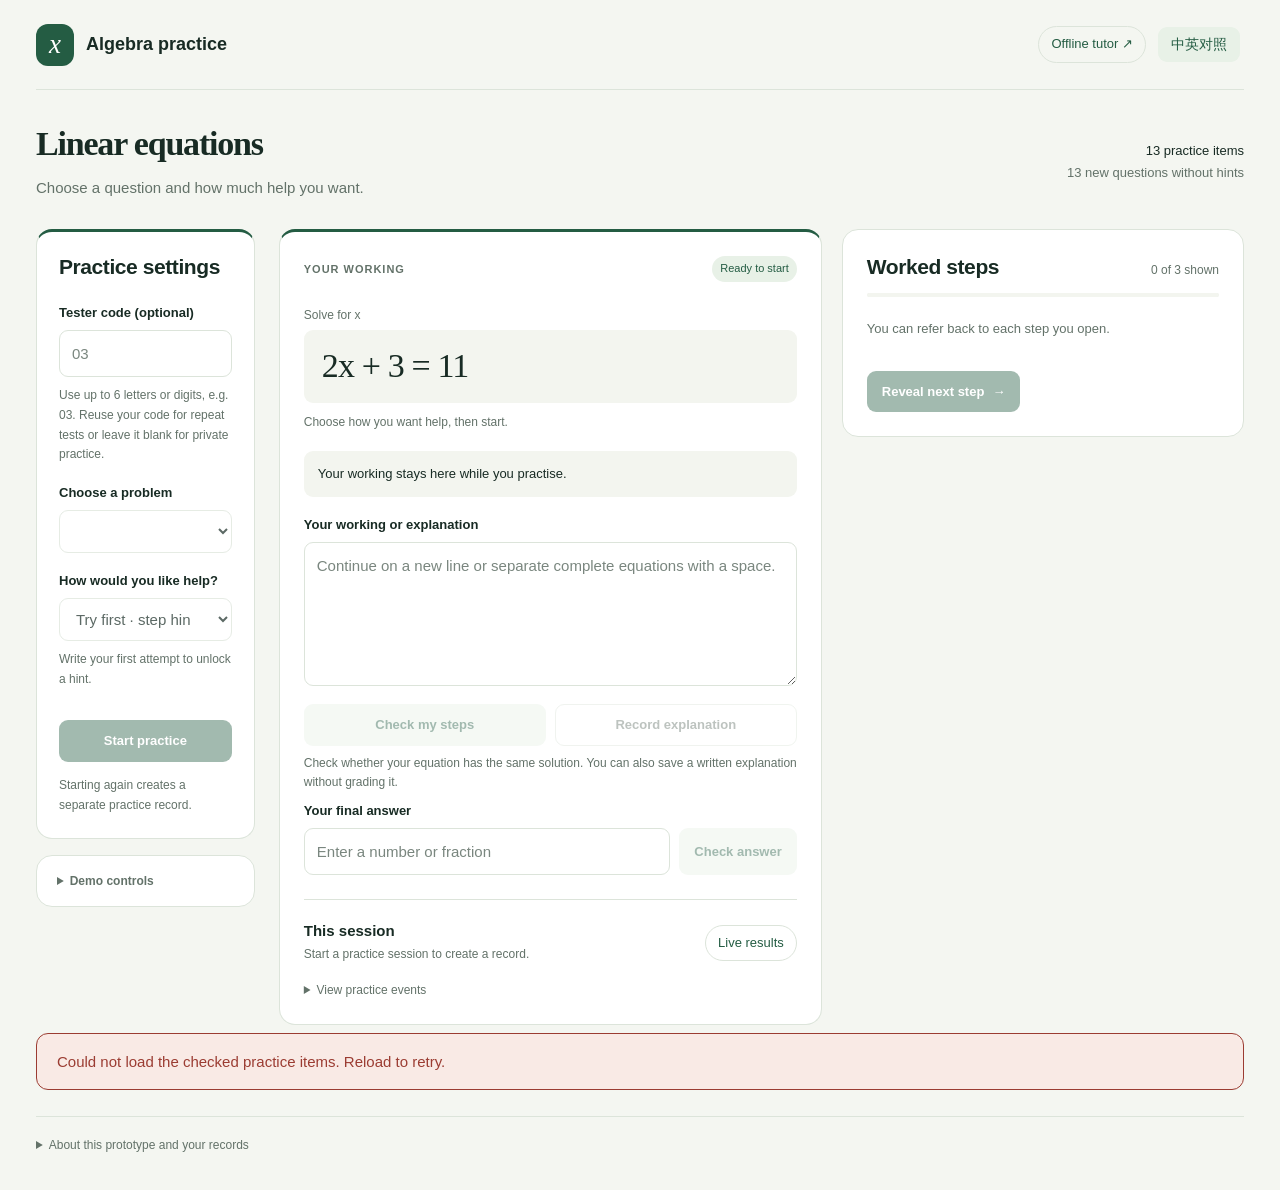
==== index.html @ d04cf4c0 "Accept short tester codes without a required prefix" ====
<!doctype html>
<html lang="en">
<head>
  <meta charset="utf-8">
  <meta name="viewport" content="width=device-width,initial-scale=1">
  <title>Algebra practice | Controlled help</title>
  <link rel="stylesheet" href="style.css">
  <script src="client.js" defer></script>
</head>
<body>
<main class="app">
  <header class="top">
    <div class="brand"><span class="brand-mark" aria-hidden="true">x</span><span>Algebra practice</span></div>
    <nav><a class="offline" href="#about">Offline tutor <span aria-hidden="true">↗</span></a></nav>
  </header>
  <div class="intro"><div><h1>Linear equations</h1><p class="lead">Choose a question and how much help you want.</p></div><p class="catalog-size">13 practice items<br><span>13 new questions without hints</span></p></div>
  <div class="workspace">
    <aside class="setup">
      <section class="card setup-card">
        <h2>Practice settings</h2>
        <div class="single-only">
          <label for="tester">Tester code (optional)</label><input id="tester" type="text" placeholder="03" maxlength="6" autocomplete="off" aria-describedby="tester-note"><p class="sub" id="tester-note">Use up to 6 letters or digits, e.g. 03. Reuse your code for repeat tests or leave it blank for private practice.</p>
        </div>
        <label for="problem">Choose a problem</label><select id="problem" aria-describedby="problem-kind"></select>
        <div class="single-only">
          <p id="problem-kind" class="muted"></p>
          <div id="generator" hidden>
            <label for="difficulty">New question difficulty</label>
            <select id="difficulty"><option value="Warm-up">Basic</option><option value="Multi-step">Multi-step</option><option value="Challenge">Challenge</option></select>
            <button id="generate" class="full" type="button">Generate a new question</button>
            <p id="generation-status" class="sub" role="status"></p>
          </div>
          <label for="condition">How would you like help?</label>
          <select id="condition"><option value="gradual">Try first · step hints</option><option value="immediate">Full worked example</option></select>
          <p id="mode-description" class="sub">Write your first attempt to unlock a hint.</p>
          <button id="start" class="primary full">Start practice</button>
          <p class="setup-note">Starting again creates a separate practice record.</p>
        </div>
      </section>
      <details id="inspector" class="card fold single-only"><summary>Demo controls</summary>
        <label for="equation">Equation sent to the tutor</label><input id="equation" value="2x + 3 = 11" autocomplete="off">
        <label for="version">Input handling</label><select id="version"><option value="revised">Checked input</option><option value="baseline">Before correction: error demonstration</option></select>
        <label class="check"><input type="checkbox" id="equation-feedback" checked>Allow equation feedback</label>
        <p class="sub">For a presentation-only comparison, switch this off in both conditions. Its setting is included in the record.</p>
        <label class="check"><input type="checkbox" id="unavailable">Simulate a missing response</label>
        <p class="sub">Inspect incomplete input and recovery here. The error demonstration deliberately ignores an incomplete equation.</p>
      </details>
    </aside>
    <div class="learning">
      <section class="card system-challenge" id="two-variable" aria-labelledby="system-title" hidden>
        <h2 id="system-title">Two-variable challenge</h2>
        <p>Find the pair that satisfies both equations.</p>
        <div class="equation system-equations"><div>3x + 2y = 7</div><div>2x − 3y = 9</div></div>
        <details><summary>Elimination hint</summary><p>Multiply the first equation by 3 and the second by 2. Add the results to cancel y.</p></details>
        <details><summary>Substitution hint</summary><p>From the first equation, y = (7 − 3x)/2. Substitute this expression for y in the second equation.</p></details>
        <form id="system-answer">
          <div class="system-coordinates">
            <label>x<input id="system-x" maxlength="50" autocomplete="off"></label>
            <label>y<input id="system-y" maxlength="50" autocomplete="off"></label>
          </div>
          <button class="primary">Check both equations</button>
          <p class="feedback" id="system-feedback" role="status" hidden></p>
        </form>
        <p class="sub">Extra practice outside the two help modes. Answers stay on this page.</p>
      </section>
      <section class="card practice-card single-only" id="practice">
        <div class="card-top"><span class="eyebrow">Your working</span><span id="practice-state" class="pill">Ready to start</span></div>
        <p class="question-label">Solve for x</p><h2 id="current-equation" class="equation">2x + 3 = 11</h2>
        <p id="progress" class="muted">Choose how you want help, then start.</p>
        <p id="reply" class="feedback" role="status" aria-live="polite">Your working stays here while you practise.</p>
        <label for="attempt">Your working or explanation</label>
        <textarea id="attempt" rows="5" maxlength="2500" placeholder="Continue on a new line or separate complete equations with a space."></textarea>
        <div class="buttons working-buttons"><button id="check-step" disabled>Check my steps</button><button id="save-attempt" class="quiet" disabled>Record explanation</button></div>
        <p class="sub">Check whether your equation has the same solution. You can also save a written explanation without grading it.</p>
        <div id="step-feedback" class="feedback" role="status" aria-live="polite" hidden></div>
        <div class="answer-area"><label for="answer">Your final answer</label><div class="answer-row"><input id="answer" placeholder="Enter a number or fraction" autocomplete="off"><button id="check-answer" disabled>Check answer</button></div></div>
        <section id="completion" class="completion" hidden><h3>Equation solved.</h3><p id="completion-summary"></p><button id="try-independent" class="primary">Try a new question without hints <span aria-hidden="true">→</span></button></section>
        <div class="record-area"><div><h3>This session</h3><p id="session-facts" class="sub">Start a practice session to create a record.</p></div><a class="offline" id="open-results" href="/results.html" target="_blank" rel="noopener">Live results</a></div>
        <p id="export-status" class="sub" aria-live="polite"></p>
        <details class="events"><summary>View practice events</summary><ul id="events"></ul></details>
      </section>
        <aside class="card hint-card single-only" aria-labelledby="worked-heading"><div class="help-top"><h2 id="worked-heading">Worked steps</h2><span id="hint-count" class="muted">0 of 3 shown</span></div>
          <progress id="hint-progress" max="3" value="0" aria-label="Worked steps visible"></progress>
          <p id="steps-empty" class="empty">You can refer back to each step you open.</p>
          <ol id="steps" class="steps"></ol>
          <button id="hint" class="primary" disabled>Reveal next step <span aria-hidden="true">→</span></button>
        </aside>
      <section class="card independent-card single-only" id="independent" hidden>
        <h2>Try one on your own</h2>
        <label for="transfer">Choose a new question</label><select id="transfer"></select>
        <p id="transfer-equation" class="equation small-equation">4x + 1 = 13</p>
        <label for="transfer-answer">Your answer without help</label><input id="transfer-answer" placeholder="Enter a number or fraction" autocomplete="off">
        <button id="transfer-check" class="full">Check answer</button>
        <p id="transfer-result" class="feedback" role="status" aria-live="polite">No hints or worked steps will be shown.</p>
        <p class="sub independent-note">You can retry. These practice answers are not a controlled learning assessment.</p>
      </section>
    </div>
  </div>
  <p id="error" class="error-banner" role="alert" hidden></p>
  <footer><details id="about"><summary>About this prototype and your records</summary><p>Thirteen practice equations each have a paired independent question. The challenge set combines fractions, brackets and variables on both sides. The checker and worked steps run locally.</p><p>Operation counts and outcomes can be saved on this computer. Your free-text working and session access tokens are excluded from the saved trace. The software checks and sample CSV files are developer demonstrations. A participant study remains future work.</p></details></footer>
</main>
</body>
</html>
---- style.css ----
:root{color-scheme:light;--bg:#f4f6f1;--surface:#fff;--sunk:#f3f5ef;--ink:#182b24;--muted:#637269;--line:#dce4da;--accent:#245c43;--accent-soft:#e8f1e7;--good:#245c43;--warn:#866019;--warn-soft:#fbf2df;--bad:#9b3c32;--bad-soft:#f9eae5;--radius:16px}
*{box-sizing:border-box}html{scroll-behavior:smooth}body{margin:0;background:var(--bg);color:var(--ink);font:15px/1.55 "Segoe UI",Arial,sans-serif}button,input,textarea,select{font:inherit}button,a,input,select,textarea,summary{-webkit-tap-highlight-color:transparent}button,input,textarea,select{max-width:100%}[hidden]{display:none!important}button:focus-visible,input:focus-visible,select:focus-visible,textarea:focus-visible,a:focus-visible,summary:focus-visible{outline:3px solid #779b5c;outline-offset:3px}.app{max-width:1380px;margin:auto;padding:0 36px 34px}.top{min-height:90px;display:flex;align-items:center;justify-content:space-between;border-bottom:1px solid var(--line);gap:20px}.brand{display:flex;align-items:center;gap:12px;font-weight:650;font-size:18px;line-height:1.25}.brand-mark{display:grid;place-items:center;width:38px;height:42px;border-radius:12px;background:var(--accent);color:#fff;font:italic 27px Georgia,serif}.brand-sub{display:block;font-size:12px;color:var(--muted);font-weight:400;margin-top:5px}.offline{font-size:13px;color:var(--accent);border:1px solid var(--line);border-radius:24px;padding:7px 12px;text-decoration:none;white-space:nowrap}.intro{padding:34px 0 30px;display:flex;justify-content:space-between;gap:28px;align-items:center}.eyebrow{text-transform:uppercase;letter-spacing:.09em;font-size:11px;font-weight:650;color:var(--muted);margin:0 0 10px}h1{font-size:34px;line-height:1.18;font-weight:650;letter-spacing:-.035em;margin:0 0 12px}h2{font-size:21px;line-height:1.25;font-weight:650;letter-spacing:-.02em;margin:0 0 16px}h3{font-size:15px;line-height:1.4;margin:0;font-weight:650}p{margin:8px 0}.lead,.lead-small{color:var(--muted);margin:0}.catalog-size{text-align:right;font-size:13px;line-height:1.7;flex-shrink:0}.catalog-size span{color:var(--muted)}.workspace{display:grid;grid-template-columns:240px minmax(0,1fr);gap:24px;align-items:start}.setup,.learning{min-width:0}.learning{display:grid;grid-template-columns:minmax(0,1fr) 285px;gap:20px;align-items:start}.card{background:var(--surface);border:1px solid var(--line);border-radius:var(--radius);padding:24px;min-width:0}.setup-card{padding:22px}.setup-card h2{margin-bottom:22px}label{font-size:13px;font-weight:600;display:block;margin:18px 0 7px}input:not([type=checkbox]),select,textarea{width:100%;border:1px solid var(--line);background:var(--surface);color:var(--ink);border-radius:9px;padding:11px 12px;min-width:0}select{padding-right:25px}textarea{resize:vertical;min-height:104px;line-height:1.6}input::placeholder,textarea::placeholder{color:var(--muted);opacity:.85}button{display:inline-flex;align-items:center;justify-content:center;gap:8px;border-radius:9px;padding:11px 14px;line-height:1.35;cursor:pointer;font-weight:600;font-size:13px;color:var(--accent);background:var(--accent-soft);border:1px solid transparent;transition:background .15s,opacity .15s}button:hover:enabled{filter:brightness(.96)}button.primary{background:var(--accent);color:#fff}button.quiet{background:transparent;border:1px solid var(--line);color:var(--muted)}button:disabled{opacity:.42;cursor:default}.full{width:100%}.setup-card .full{margin-top:20px}.sub,.setup-note,.muted{color:var(--muted)}.sub,.setup-note{font-size:12px;line-height:1.65}.setup-note{margin:14px 0 0}.setup-card .sub{min-height:42px;margin-top:9px}.fold{margin-top:16px;padding:16px 20px}.fold summary{cursor:pointer;font-size:12px;color:var(--muted);font-weight:600}.fold[open] summary{margin-bottom:16px}.fold label{font-size:12px}.check{display:flex;gap:8px;align-items:flex-start;font-weight:400}.check input{margin-top:3px}.card-top{display:flex;align-items:center;justify-content:space-between;gap:8px;margin-bottom:24px}.card-top .eyebrow{margin:0}.pill{font-size:11px;line-height:1.4;padding:5px 8px;border-radius:20px;color:var(--accent);background:var(--accent-soft)}.question-label{font-size:12px;color:var(--muted);margin:0 0 6px}.equation{font-family:Georgia,"Times New Roman",serif;font-weight:400;font-size:33px;letter-spacing:-.025em;line-height:1.3;overflow-wrap:anywhere;margin:0 0 10px}.small-equation{font-size:28px;margin:22px 0}#progress{font-size:12px;margin:0 0 20px}.feedback{font-size:13px;line-height:1.65;background:var(--sunk);border-radius:9px;padding:12px 14px;overflow-wrap:anywhere;margin:14px 0}.feedback[data-status=good]{color:var(--good);background:var(--accent-soft)}.feedback[data-status=warn]{color:var(--warn);background:var(--warn-soft)}.buttons{display:flex;align-items:center;gap:9px;flex-wrap:wrap;margin-top:12px}.working-buttons button{flex:1}#step-feedback{border-left:3px solid var(--accent)}.help-area{border-top:1px solid var(--line);border-bottom:1px solid var(--line);margin:24px 0 20px;padding:20px 0}.help-top{display:flex;justify-content:space-between;gap:12px;align-items:center}.help-top .muted{font-size:12px}progress{width:100%;height:4px;border:0;appearance:none;display:block;margin:12px 0 18px;border-radius:9px;background:var(--sunk)}progress::-webkit-progress-bar{background:var(--sunk);border-radius:9px}progress::-webkit-progress-value{background:var(--accent);border-radius:9px}progress::-moz-progress-bar{background:var(--accent);border-radius:9px}.empty{font-size:13px;color:var(--muted);padding:4px 0 14px}.steps{list-style:none;counter-reset:step;padding:0;margin:0 0 18px}.steps li{counter-increment:step;position:relative;padding:4px 0 14px 32px;font-size:14px}.steps li:before{content:counter(step);position:absolute;left:0;top:4px;width:21px;height:21px;display:grid;place-items:center;background:var(--accent-soft);color:var(--accent);font-size:11px;border-radius:50%}.answer-area label{margin-top:0}.answer-row{display:flex;gap:9px}.answer-row input{width:0;flex:1}.answer-row button{flex-shrink:0}.completion{margin-top:20px;border:1px solid #bdd1b9;background:var(--accent-soft);border-radius:10px;padding:16px}.completion p{font-size:12px;margin:8px 0 14px}.completion button{font-size:12px}.record-area{margin-top:24px;padding-top:20px;border-top:1px solid var(--line);display:flex;justify-content:space-between;align-items:center;gap:12px}.record-area .sub{margin:4px 0 0}.record-area button{flex-shrink:0}#export-status:empty{display:none}.events{font-size:12px;color:var(--muted);margin-top:16px}.events summary{cursor:pointer}.events li{margin:6px 0}.independent-card{padding:22px}.independent-card .lead-small{font-size:13px}.independent-card .full{margin-top:14px}.independent-note{border-top:1px solid var(--line);padding-top:15px;margin-top:24px}.error-banner{background:var(--bad-soft);color:var(--bad);padding:16px 20px;border:1px solid var(--bad);border-radius:12px}footer{margin-top:26px;border-top:1px solid var(--line);padding-top:18px;color:var(--muted);font-size:12px;line-height:1.7}footer summary{cursor:pointer}footer p{max-width:900px}
@media(min-width:1500px){.learning{grid-template-columns:minmax(0,1fr) 315px}.card{padding:28px}}
@media(max-width:1120px){.app{padding:0 24px 28px}.workspace{grid-template-columns:220px minmax(0,1fr);gap:20px}.learning{grid-template-columns:1fr}.independent-card{max-width:none}.independent-card .full{max-width:280px}}
@media(max-width:700px){.app{padding:0 16px 24px}.top{min-height:76px;gap:10px}.brand{font-size:16px;gap:9px}.brand-sub{font-size:10px}.brand-mark{width:32px;height:36px}.offline{font-size:11px;padding:6px 9px}.intro{padding:26px 0 24px}.intro .eyebrow{font-size:10px}h1{font-size:29px}.lead{font-size:13px}.catalog-size{display:none}.workspace{grid-template-columns:1fr;gap:18px}.setup{display:grid;grid-template-columns:1fr}.setup-card{padding:20px}.setup-card h2{margin-bottom:14px}.setup-card .sub{min-height:0}.setup-note{font-size:11px}.fold{margin-top:10px}.card{padding:20px}.learning{gap:18px}.equation{font-size:32px}.card-top{margin-bottom:22px}.answer-row{flex-wrap:wrap}.answer-row input{flex:1;min-width:130px}.answer-row button{padding:11px 12px}.record-area{align-items:flex-start}.record-area button{font-size:12px;padding:9px}.completion button{width:100%}.independent-card .full{max-width:none}}
@media(prefers-color-scheme:dark){:root{color-scheme:dark;--bg:#141d18;--surface:#1c2820;--sunk:#253329;--ink:#e6ede5;--muted:#b1beb0;--line:#35473a;--accent:#a9d69a;--accent-soft:#2c412e;--good:#b6e1a6;--warn:#e6c67f;--warn-soft:#3b321c;--bad:#f1b1a5;--bad-soft:#402922}.brand-mark,button.primary{color:#172918}.completion{border-color:#476244}}
@media(prefers-reduced-motion:reduce){html{scroll-behavior:auto}button{transition:none}}

.practice-card { border-top: 3px solid var(--accent); }
#current-equation {
  background: var(--sunk);
  padding: 14px 18px;
  border-radius: 9px;
  font-variant-numeric: lining-nums;
}
#step-feedback[data-status="warn"] { border-left-color: var(--warn); }
@media (max-width: 700px) {
  .intro { padding-block: 16px; }
  .working-buttons button { min-height: 44px; }
}
.language-switch { margin: 4px; padding: 6px 12px; font: inherit; font-size: 14px; cursor: pointer; }
main > .language-switch { float: right; margin: 0 0 8px 10px; }
.bilingual nav, .bilingual .buttons { display: flex; flex-wrap: wrap; gap: 5px; }
.bilingual .card-top, .bilingual .help-top, .bilingual .record-area, .bilingual .top { flex-wrap: wrap; }
.bilingual h1 { overflow-wrap: anywhere; }


.app {max-width:1320px} .top nav {display:flex;flex-wrap:wrap;align-items:center;gap:8px} .setup-card {border-top:3px solid var(--accent)} .intro h1 {font-family:Georgia,serif} #current-equation {font-size:clamp(23px,3vw,34px)}

.hint-card .help-top { flex-wrap:wrap; align-items:baseline; }
.hint-card h2 { margin:0; }
.hint-card .steps { overflow-wrap:anywhere; }
.independent-card { grid-column:1 / -1; }
.line-results { list-style:none; padding:0; margin:8px 0 0; }
.line-results li { padding:4px 0; }
.line-results [data-status=good] { color:var(--good); }
.line-results [data-status=warn] { color:var(--warn); }
@media (min-width:900px) {
  .workspace { grid-template-columns:minmax(190px,.68fr) minmax(0,3fr); }
  .learning { grid-template-columns:minmax(0,1.35fr) minmax(0,1fr); }
}

.results-scroll { overflow-x:auto; margin-block:18px; }
.results table { width:100%; border-collapse:collapse; font-size:14px; }
.results th,.results td { text-align:left; padding:9px 12px; border-bottom:1px solid var(--line); }
.results th { color:var(--accent); background:var(--sunk); }
.results caption { text-align:left; padding-bottom:10px; color:var(--muted); }
.results select { max-width:250px; }
#tester-note { min-height:0; }
.workspace.system-active .single-only { display:none; }
.system-challenge { grid-column:1 / -1; }
.system-challenge form { max-width:520px; }
.system-equations { margin:20px 0; padding:7px 16px; border-left:3px solid var(--accent); }
.system-challenge details { padding:10px 0; border-bottom:1px solid var(--line); }
.system-challenge summary { color:var(--accent); cursor:pointer; }
.system-coordinates { display:grid; grid-template-columns:1fr 1fr; gap:12px; margin-bottom:14px; }
.system-coordinates input { display:block; margin-top:5px; }
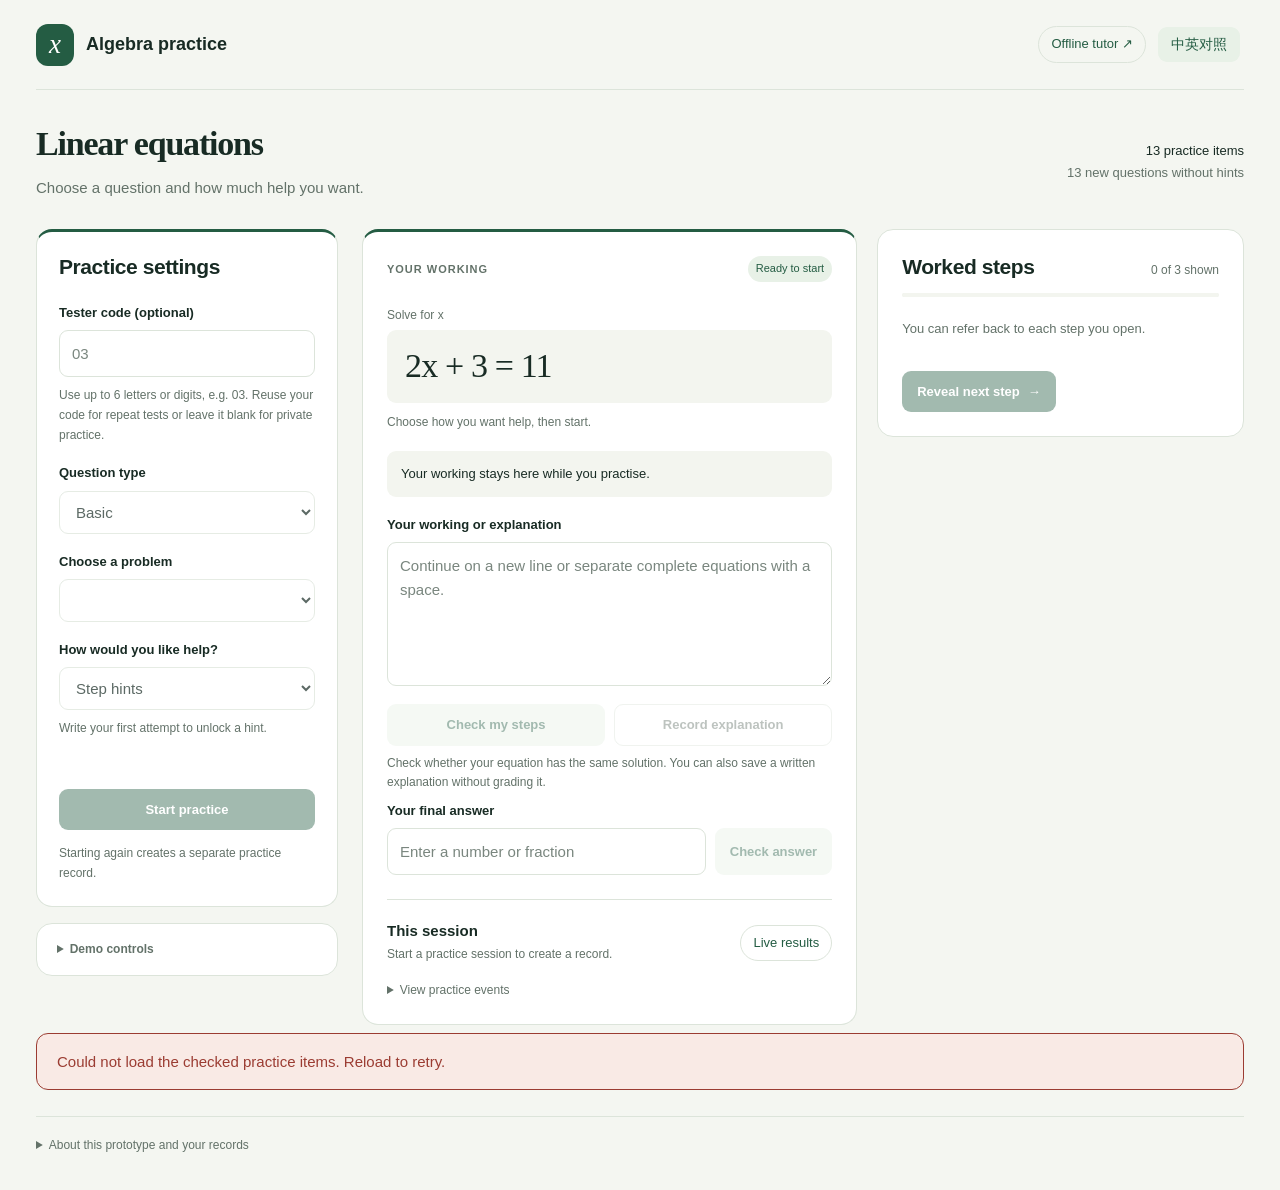
==== commit 68419267: "Group practice by topic and generate fresh two-variable systems" ====
--- a/index.html
+++ b/index.html
@@ -21,8 +21,14 @@
         <div class="single-only">
           <label for="tester">Tester code (optional)</label><input id="tester" type="text" placeholder="03" maxlength="6" autocomplete="off" aria-describedby="tester-note"><p class="sub" id="tester-note">Use up to 6 letters or digits, e.g. 03. Reuse your code for repeat tests or leave it blank for private practice.</p>
         </div>
-        <label for="problem">Choose a problem</label><select id="problem" aria-describedby="problem-kind"></select>
+        <label for="topic">Question type</label>
+        <select id="topic">
+          <option value="Warm-up">Basic</option><option value="Signed numbers">Signed numbers</option>
+          <option value="Fractions">Fractions</option><option value="Multi-step">Multi-step</option>
+          <option value="Challenge">Challenge</option><option value="two-variable">Two variables</option>
+        </select>
         <div class="single-only">
+          <label for="problem">Choose a problem</label><select id="problem" aria-describedby="problem-kind"></select>
           <p id="problem-kind" class="muted"></p>
           <div id="generator" hidden>
             <label for="difficulty">New question difficulty</label>
@@ -31,7 +37,7 @@
             <p id="generation-status" class="sub" role="status"></p>
           </div>
           <label for="condition">How would you like help?</label>
-          <select id="condition"><option value="gradual">Try first · step hints</option><option value="immediate">Full worked example</option></select>
+          <select id="condition"><option value="gradual">Step hints</option><option value="immediate">Full example</option></select>
           <p id="mode-description" class="sub">Write your first attempt to unlock a hint.</p>
           <button id="start" class="primary full">Start practice</button>
           <p class="setup-note">Starting again creates a separate practice record.</p>
@@ -50,9 +56,10 @@
       <section class="card system-challenge" id="two-variable" aria-labelledby="system-title" hidden>
         <h2 id="system-title">Two-variable challenge</h2>
         <p>Find the pair that satisfies both equations.</p>
-        <div class="equation system-equations"><div>3x + 2y = 7</div><div>2x − 3y = 9</div></div>
-        <details><summary>Elimination hint</summary><p>Multiply the first equation by 3 and the second by 2. Add the results to cancel y.</p></details>
-        <details><summary>Substitution hint</summary><p>From the first equation, y = (7 − 3x)/2. Substitute this expression for y in the second equation.</p></details>
+        <div class="equation system-equations" aria-live="polite"><div id="system-first"></div><div id="system-second"></div></div>
+        <button type="button" id="new-system">New system</button>
+        <details><summary>Elimination hint</summary><p>Scale the two equations as shown, then add them to eliminate y.</p><p id="elimination-formula"></p></details>
+        <details><summary>Substitution hint</summary><p>Use the first equation to express y, then substitute into the second.</p><p id="substitution-formula"></p></details>
         <form id="system-answer">
           <div class="system-coordinates">
             <label>x<input id="system-x" maxlength="50" autocomplete="off"></label>
--- a/style.css
+++ b/style.css
@@ -35,8 +35,11 @@
 .line-results li { padding:4px 0; }
 .line-results [data-status=good] { color:var(--good); }
 .line-results [data-status=warn] { color:var(--warn); }
+@media (min-width:701px) and (max-width:899px) {
+  .workspace { grid-template-columns:18rem minmax(0,1fr); }
+}
 @media (min-width:900px) {
-  .workspace { grid-template-columns:minmax(190px,.68fr) minmax(0,3fr); }
+  .workspace { grid-template-columns:minmax(18rem,25%) minmax(0,1fr); }
   .learning { grid-template-columns:minmax(0,1.35fr) minmax(0,1fr); }
 }
 
@@ -52,6 +55,7 @@
 .system-challenge form { max-width:520px; }
 .system-equations { margin:20px 0; padding:7px 16px; border-left:3px solid var(--accent); }
 .system-challenge details { padding:10px 0; border-bottom:1px solid var(--line); }
+#new-system { margin-bottom:8px; }
 .system-challenge summary { color:var(--accent); cursor:pointer; }
 .system-coordinates { display:grid; grid-template-columns:1fr 1fr; gap:12px; margin-bottom:14px; }
 .system-coordinates input { display:block; margin-top:5px; }
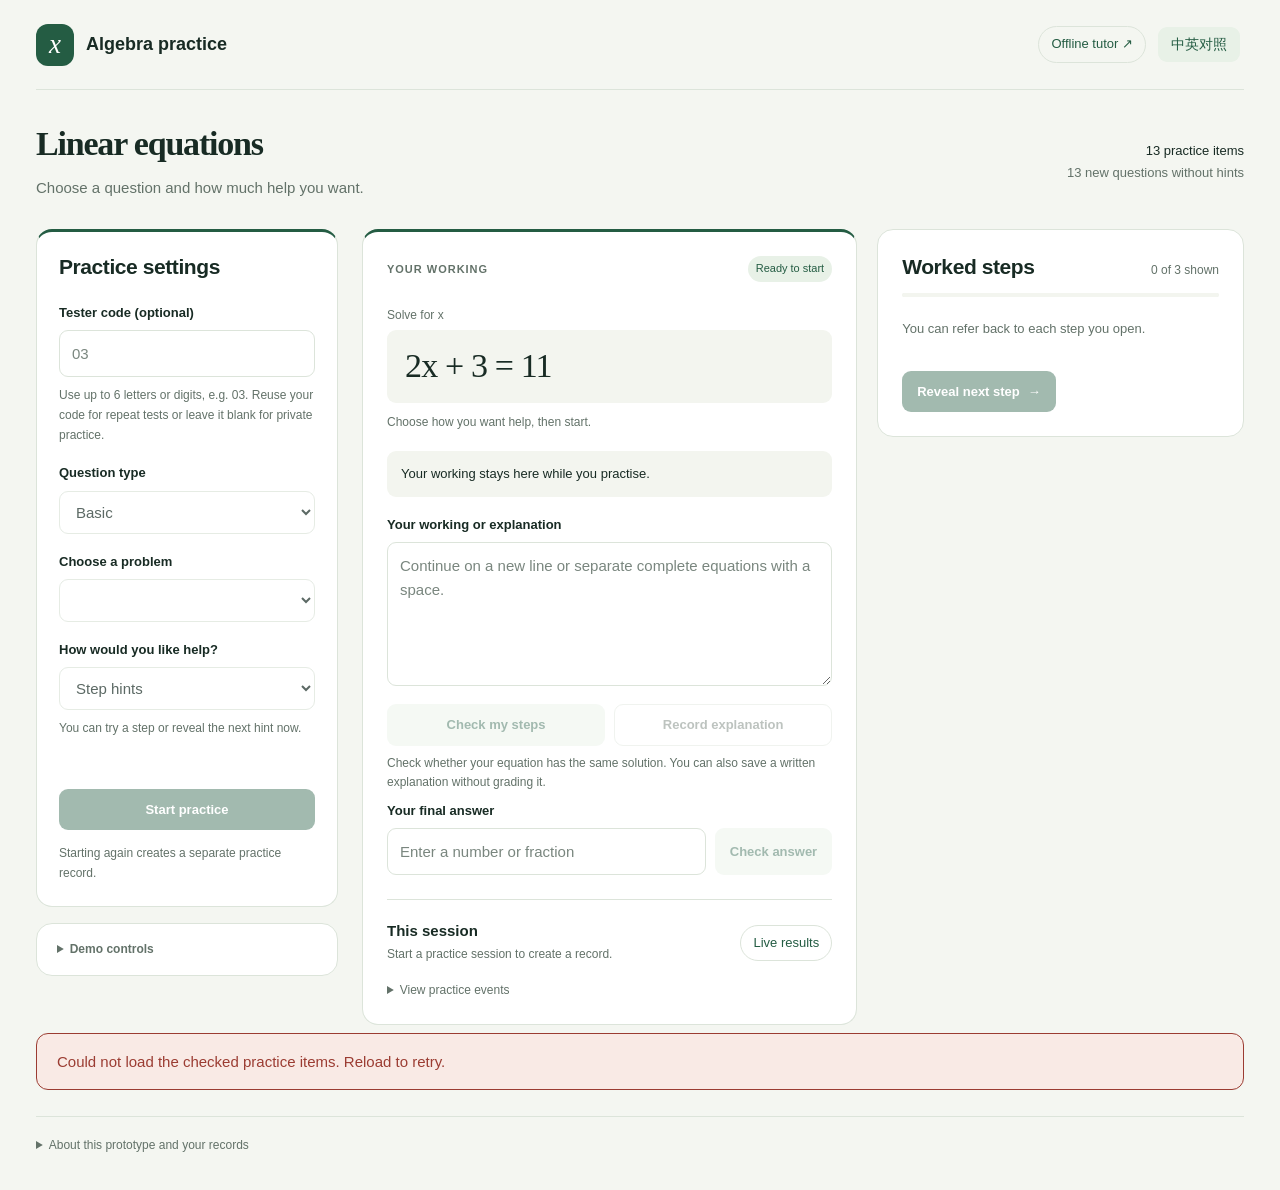
==== commit ce3249b3: "Allow on-demand hints without an attempt and simplify the results table" ====
--- a/index.html
+++ b/index.html
@@ -18,32 +18,26 @@
     <aside class="setup">
       <section class="card setup-card">
         <h2>Practice settings</h2>
-        <div class="single-only">
-          <label for="tester">Tester code (optional)</label><input id="tester" type="text" placeholder="03" maxlength="6" autocomplete="off" aria-describedby="tester-note"><p class="sub" id="tester-note">Use up to 6 letters or digits, e.g. 03. Reuse your code for repeat tests or leave it blank for private practice.</p>
-        </div>
+        <label for="tester">Tester code (optional)</label><input id="tester" type="text" placeholder="03" maxlength="6" autocomplete="off" aria-describedby="tester-note"><p class="sub" id="tester-note">Use up to 6 letters or digits, e.g. 03. Reuse your code for repeat tests or leave it blank for private practice.</p>
         <label for="topic">Question type</label>
         <select id="topic">
           <option value="Warm-up">Basic</option><option value="Signed numbers">Signed numbers</option>
           <option value="Fractions">Fractions</option><option value="Multi-step">Multi-step</option>
-          <option value="Challenge">Challenge</option><option value="two-variable">Two variables</option>
+          <option value="Challenge">Challenge</option>
         </select>
-        <div class="single-only">
-          <label for="problem">Choose a problem</label><select id="problem" aria-describedby="problem-kind"></select>
-          <p id="problem-kind" class="muted"></p>
-          <div id="generator" hidden>
-            <label for="difficulty">New question difficulty</label>
-            <select id="difficulty"><option value="Warm-up">Basic</option><option value="Multi-step">Multi-step</option><option value="Challenge">Challenge</option></select>
-            <button id="generate" class="full" type="button">Generate a new question</button>
-            <p id="generation-status" class="sub" role="status"></p>
-          </div>
-          <label for="condition">How would you like help?</label>
-          <select id="condition"><option value="gradual">Step hints</option><option value="immediate">Full example</option></select>
-          <p id="mode-description" class="sub">Write your first attempt to unlock a hint.</p>
-          <button id="start" class="primary full">Start practice</button>
-          <p class="setup-note">Starting again creates a separate practice record.</p>
+        <div id="generator" hidden>
+          <button id="generate" class="full" type="button">Generate a new question</button>
+          <p id="generation-status" class="sub" role="status"></p>
         </div>
+        <label for="problem">Choose a problem</label><select id="problem" aria-describedby="problem-kind"></select>
+        <p id="problem-kind" class="muted"></p>
+        <label for="condition">How would you like help?</label>
+        <select id="condition"><option value="gradual">Step hints</option><option value="immediate">Full example</option></select>
+        <p id="mode-description" class="sub">You can try a step or reveal the next hint now.</p>
+        <button id="start" class="primary full">Start practice</button>
+        <p class="setup-note">Starting again creates a separate practice record.</p>
       </section>
-      <details id="inspector" class="card fold single-only"><summary>Demo controls</summary>
+      <details id="inspector" class="card fold"><summary>Demo controls</summary>
         <label for="equation">Equation sent to the tutor</label><input id="equation" value="2x + 3 = 11" autocomplete="off">
         <label for="version">Input handling</label><select id="version"><option value="revised">Checked input</option><option value="baseline">Before correction: error demonstration</option></select>
         <label class="check"><input type="checkbox" id="equation-feedback" checked>Allow equation feedback</label>
@@ -53,24 +47,7 @@
       </details>
     </aside>
     <div class="learning">
-      <section class="card system-challenge" id="two-variable" aria-labelledby="system-title" hidden>
-        <h2 id="system-title">Two-variable challenge</h2>
-        <p>Find the pair that satisfies both equations.</p>
-        <div class="equation system-equations" aria-live="polite"><div id="system-first"></div><div id="system-second"></div></div>
-        <button type="button" id="new-system">New system</button>
-        <details><summary>Elimination hint</summary><p>Scale the two equations as shown, then add them to eliminate y.</p><p id="elimination-formula"></p></details>
-        <details><summary>Substitution hint</summary><p>Use the first equation to express y, then substitute into the second.</p><p id="substitution-formula"></p></details>
-        <form id="system-answer">
-          <div class="system-coordinates">
-            <label>x<input id="system-x" maxlength="50" autocomplete="off"></label>
-            <label>y<input id="system-y" maxlength="50" autocomplete="off"></label>
-          </div>
-          <button class="primary">Check both equations</button>
-          <p class="feedback" id="system-feedback" role="status" hidden></p>
-        </form>
-        <p class="sub">Extra practice outside the two help modes. Answers stay on this page.</p>
-      </section>
-      <section class="card practice-card single-only" id="practice">
+      <section class="card practice-card" id="practice">
         <div class="card-top"><span class="eyebrow">Your working</span><span id="practice-state" class="pill">Ready to start</span></div>
         <p class="question-label">Solve for x</p><h2 id="current-equation" class="equation">2x + 3 = 11</h2>
         <p id="progress" class="muted">Choose how you want help, then start.</p>
@@ -86,19 +63,31 @@
         <p id="export-status" class="sub" aria-live="polite"></p>
         <details class="events"><summary>View practice events</summary><ul id="events"></ul></details>
       </section>
-        <aside class="card hint-card single-only" aria-labelledby="worked-heading"><div class="help-top"><h2 id="worked-heading">Worked steps</h2><span id="hint-count" class="muted">0 of 3 shown</span></div>
+        <aside class="card hint-card" aria-labelledby="worked-heading"><div class="help-top"><h2 id="worked-heading">Worked steps</h2><span id="hint-count" class="muted">0 of 3 shown</span></div>
           <progress id="hint-progress" max="3" value="0" aria-label="Worked steps visible"></progress>
           <p id="steps-empty" class="empty">You can refer back to each step you open.</p>
           <ol id="steps" class="steps"></ol>
           <button id="hint" class="primary" disabled>Reveal next step <span aria-hidden="true">→</span></button>
         </aside>
-      <section class="card independent-card single-only" id="independent" hidden>
+      <section class="card independent-card" id="independent" hidden>
         <h2>Try one on your own</h2>
         <label for="transfer">Choose a new question</label><select id="transfer"></select>
         <p id="transfer-equation" class="equation small-equation">4x + 1 = 13</p>
         <label for="transfer-answer">Your answer without help</label><input id="transfer-answer" placeholder="Enter a number or fraction" autocomplete="off">
         <button id="transfer-check" class="full">Check answer</button>
         <p id="transfer-result" class="feedback" role="status" aria-live="polite">No hints or worked steps will be shown.</p>
+        <div id="help-review" hidden>
+          <label for="rating">How helpful were the worked steps during practice? (optional)</label>
+          <select id="rating">
+            <option value="">Choose a rating</option>
+            <option value="not_helpful">Not helpful</option>
+            <option value="somewhat">A little helpful</option>
+            <option value="very">Very helpful</option>
+            <option value="not_viewed">I did not view the steps</option>
+          </select>
+          <button id="save-rating" type="button" class="full">Save rating</button>
+          <p id="rating-status" class="sub" role="status"></p>
+        </div>
         <p class="sub independent-note">You can retry. These practice answers are not a controlled learning assessment.</p>
       </section>
     </div>
--- a/style.css
+++ b/style.css
@@ -50,12 +50,4 @@
 .results caption { text-align:left; padding-bottom:10px; color:var(--muted); }
 .results select { max-width:250px; }
 #tester-note { min-height:0; }
-.workspace.system-active .single-only { display:none; }
-.system-challenge { grid-column:1 / -1; }
-.system-challenge form { max-width:520px; }
-.system-equations { margin:20px 0; padding:7px 16px; border-left:3px solid var(--accent); }
-.system-challenge details { padding:10px 0; border-bottom:1px solid var(--line); }
-#new-system { margin-bottom:8px; }
-.system-challenge summary { color:var(--accent); cursor:pointer; }
-.system-coordinates { display:grid; grid-template-columns:1fr 1fr; gap:12px; margin-bottom:14px; }
-.system-coordinates input { display:block; margin-top:5px; }
+#generation-status:empty { display:none; }
